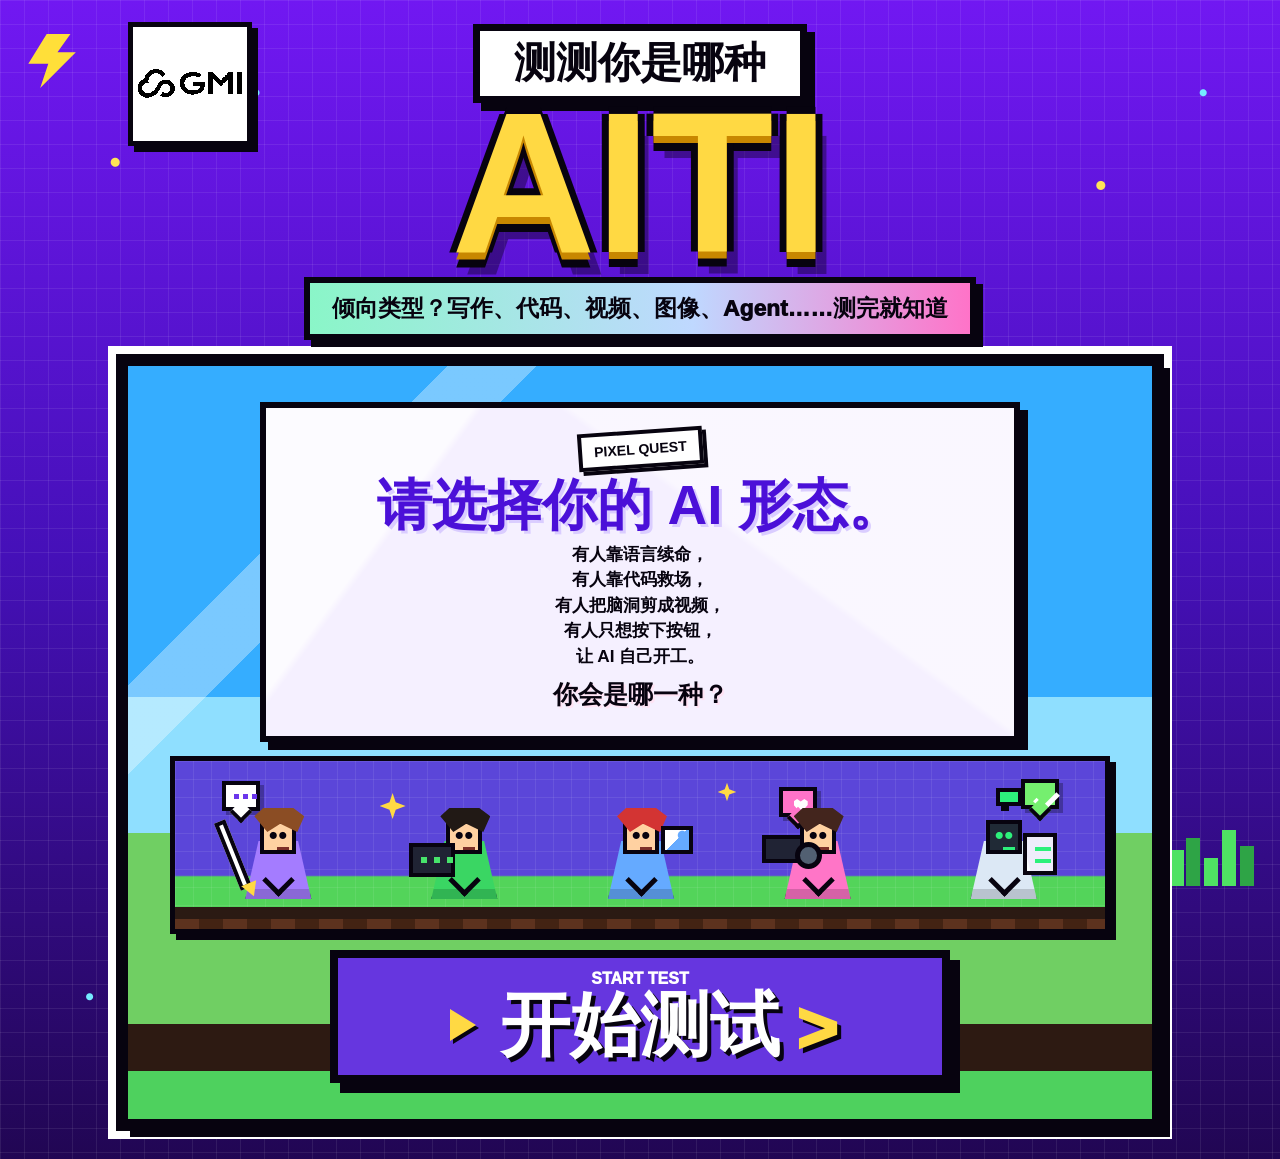
==== pixel.html @ 63631246 "Bump static asset version" ====
﻿<!doctype html>
<html lang="zh-CN">
  <head>
    <meta charset="UTF-8" />
    <meta name="viewport" content="width=device-width, initial-scale=1.0" />
    <title>AITI | AI 模型倾向测试</title>
    <link rel="stylesheet" href="./pixel-styles.css?v=qr-poster-20260528" />
  </head>
  <body>
    <main class="app-shell">
      <img class="brand-logo" src="./assets/gmi-logo-black.png" alt="GMI" />
      <section class="hero" aria-labelledby="hero-title">
        <div class="hero-copy">
          <p class="eyebrow">测测你是哪种</p>
          <h1 id="hero-title">AITI</h1>
          <p class="tagline">倾向类型？<br class="mobile-break" />写作、代码、视频、图像、Agent……测完就知道</p>
        </div>
      </section>

      <section class="test-panel" aria-live="polite">
        <div id="start-screen" class="screen active">
          <article class="starter-card intro-card">
            <span class="stamp">PIXEL QUEST</span>
            <h2>请选择你的 AI 形态。</h2>
            <p>
              有人靠语言续命，<br />
              有人靠代码救场，<br />
              有人把脑洞剪成视频，<br />
              有人只想按下按钮，<br />
              让 AI 自己开工。
            </p>
            <p class="intro-question">你会是哪一种？</p>
          </article>
          <div class="pixel-party" aria-hidden="true">
            <span class="party-bubble bubble-chat"></span>
            <span class="party-bubble bubble-heart"></span>
            <span class="party-bubble bubble-check"></span>
            <span class="party-star star-one"></span>
            <span class="party-star star-two"></span>
            <span class="party-buddy buddy-writer">
              <span class="buddy-tool"></span>
              <span class="buddy-hair"></span>
              <span class="buddy-head"></span>
              <span class="buddy-body"></span>
            </span>
            <span class="party-buddy buddy-coder">
              <span class="buddy-tool"></span>
              <span class="buddy-hair"></span>
              <span class="buddy-head"></span>
              <span class="buddy-body"></span>
            </span>
            <span class="party-buddy buddy-artist">
              <span class="buddy-tool"></span>
              <span class="buddy-hair"></span>
              <span class="buddy-head"></span>
              <span class="buddy-body"></span>
            </span>
            <span class="party-buddy buddy-video">
              <span class="buddy-tool"></span>
              <span class="buddy-hair"></span>
              <span class="buddy-head"></span>
              <span class="buddy-body"></span>
            </span>
            <span class="party-buddy buddy-robot">
              <span class="buddy-tool"></span>
              <span class="buddy-hair"></span>
              <span class="buddy-head"></span>
              <span class="buddy-body"></span>
            </span>
          </div>
          <button id="start-btn" class="primary-btn" type="button">
            <span class="start-kicker">START TEST</span>
            <span>开始测试</span>
            <span aria-hidden="true">></span>
          </button>
        </div>

        <div id="quiz-screen" class="screen">
          <div class="quiz-topline">
            <p id="progress-text">Question 1 / 10</p>
            <div class="progress-track" aria-hidden="true">
              <span id="progress-bar"></span>
            </div>
          </div>
          <h2 id="question-title"></h2>
          <div id="options" class="options"></div>
        </div>

        <div id="result-screen" class="screen">
          <div class="result-layout">
            <div class="result-copy">
              <p class="eyebrow result-kicker">AITI 生成报告 <span id="result-rarity"></span></p>
              <h2 id="result-title"></h2>
              <div class="result-visual">
                <div id="avatar" class="avatar" aria-hidden="true"></div>
                <div id="result-code" class="result-code"></div>
              </div>
              <p id="result-subtitle" class="result-subtitle"></p>
              <div id="trait-list" class="trait-list"></div>
              <div class="model-card">
                <span class="model-card-title">猜你常用 / 适合试</span>
                <div id="model-list" class="model-list"></div>
              </div>
              <p id="result-prompt" class="prompt-card"></p>
              <div class="claim-card">
                <div class="claim-content">
                  <span class="claim-kicker">TOKEN TRIAL</span>
                  <strong>领取 Token 试用额度！</strong>
                  <p>扫码关注 回复 <mark>我的AITI</mark> 立即来测</p>
                  <button id="claim-btn" class="claim-btn" type="button">复制领取口令</button>
                </div>
                <img class="claim-qr" src="./assets/gmi-qrcode.jpg" alt="公众号二维码" />
              </div>
              <div class="result-actions">
                <button id="restart-btn" class="primary-btn compact" type="button">重测</button>
                <button id="copy-btn" class="ghost-btn" type="button">生成个性海报</button>
              </div>
            </div>
          </div>
        </div>
      </section>
      <div id="qr-modal" class="qr-modal" hidden>
        <div class="qr-dialog compact-qr-dialog" role="dialog" aria-modal="true" aria-label="公众号二维码">
          <button id="qr-close-btn" class="qr-close-btn" type="button" aria-label="关闭">×</button>
          <div class="qr-box">
            <img class="qr-image" src="./assets/gmi-qrcode.jpg" alt="公众号二维码" />
          </div>
        </div>
      </div>
      <div id="poster-modal" class="poster-modal" hidden>
        <div class="poster-dialog" role="dialog" aria-modal="true" aria-labelledby="poster-title">
          <button id="poster-close-btn" class="qr-close-btn" type="button" aria-label="关闭">×</button>
          <span class="claim-kicker">AITI POSTER</span>
          <h2 id="poster-title">你的个性海报已生成</h2>
          <div class="poster-frame">
            <img id="poster-preview" alt="AITI 个性海报预览" />
          </div>
          <p class="poster-save-tip">长按保存海报分享</p>
        </div>
      </div>
    </main>

    <script src="./pixel-app.js?v=qr-poster-20260528"></script>
  </body>
</html>
---- pixel-styles.css ----
﻿:root {
  color-scheme: light;
  --ink: #161414;
  --paper: #f8f1dc;
  --paper-2: #fff9e8;
  --hot: #ff3b4f;
  --acid: #c8ff2e;
  --cyan: #38d6ff;
  --violet: #8b5cff;
  --line: #161414;
  --shadow: 7px 7px 0 #161414;
  font-family:
    "Arial",
    "PingFang SC",
    "Microsoft YaHei",
    sans-serif;
}

/* Pixel game theme */
:root {
  --pixel-bg: #4b10d8;
  --pixel-bg-dark: #180536;
  --pixel-blue: #2aa8ff;
  --pixel-yellow: #ffd83d;
  --pixel-purple: #7d35ff;
  --pixel-green: #47d96a;
  --pixel-pink: #f15ab7;
}

html {
  background: var(--pixel-bg-dark);
}

body {
  color: #ffffff;
  background:
    radial-gradient(circle at 16% 20%, rgba(255, 221, 64, 0.5) 0 2px, transparent 3px),
    radial-gradient(circle at 90% 12%, rgba(117, 238, 255, 0.7) 0 2px, transparent 3px),
    radial-gradient(circle at 8% 76%, rgba(255, 255, 255, 0.8) 0 2px, transparent 3px),
    linear-gradient(90deg, rgba(255, 255, 255, 0.09) 1px, transparent 1px),
    linear-gradient(rgba(255, 255, 255, 0.09) 1px, transparent 1px),
    linear-gradient(180deg, #6517e8 0%, #391195 58%, #1b063e 100%);
  background-size: auto, auto, auto, 24px 24px, 24px 24px, auto;
}

body::before,
body::after {
  content: "";
  position: fixed;
  z-index: 0;
  pointer-events: none;
  image-rendering: pixelated;
}

body::before {
  left: 14px;
  top: 24px;
  width: 42px;
  height: 42px;
  background:
    linear-gradient(135deg, transparent 0 38%, #ffe44a 39% 62%, transparent 63%),
    linear-gradient(45deg, transparent 0 36%, #ff9d19 37% 62%, transparent 63%);
  clip-path: polygon(42% 0, 88% 0, 62% 34%, 96% 34%, 32% 100%, 46% 54%, 8% 54%);
  filter: drop-shadow(4px 4px 0 #050308);
}

body::after {
  right: 18px;
  bottom: 18px;
  width: 70px;
  height: 56px;
  background:
    linear-gradient(#47d96a 0 0) 0 28px / 16px 28px no-repeat,
    linear-gradient(#47d96a 0 0) 18px 12px / 16px 44px no-repeat,
    linear-gradient(#1c8f3e 0 0) 36px 22px / 16px 34px no-repeat,
    linear-gradient(#47d96a 0 0) 54px 2px / 16px 54px no-repeat;
}

.app-shell {
  z-index: 1;
  width: min(1080px, calc(100% - 28px));
  padding-top: 24px;
}

.brand-logo {
  top: 28px;
  right: 22px;
  width: clamp(86px, 12vw, 138px);
  border: 4px solid #050308;
  box-shadow: 6px 6px 0 #050308;
  image-rendering: pixelated;
}

.hero {
  display: block;
  min-height: auto;
  padding: 18px 0 10px;
  text-align: center;
}

.hero-copy {
  display: grid;
  justify-items: center;
}

.eyebrow {
  display: inline-block;
  margin-bottom: 14px;
  padding: 10px 28px;
  border: 6px solid #050308;
  border-radius: 0;
  background: #ffffff;
  box-shadow: 7px 7px 0 #050308;
  color: #050308;
  font-size: clamp(1.2rem, 3vw, 2.6rem);
  line-height: 1;
  text-transform: none;
}

h1 {
  margin: 0;
  color: var(--pixel-yellow);
  font-size: clamp(5.8rem, 20vw, 14rem);
  line-height: 0.8;
  text-shadow:
    0 7px 0 #c98700,
    7px 0 0 #050308,
    -7px 0 0 #050308,
    0 -7px 0 #050308,
    0 14px 0 #050308,
    12px 20px 0 rgba(0, 0, 0, 0.38);
}

h1::after {
  display: none;
}

.tagline {
  max-width: 840px;
  margin: 22px 0 0;
  padding: 12px 20px;
  border: 5px solid #050308;
  background: linear-gradient(90deg, #8df4d2, #c5d8ff, #ff9bd9);
  box-shadow: 6px 6px 0 #050308;
  color: #050308;
  font-size: clamp(1rem, 2.2vw, 1.5rem);
  font-weight: 950;
}

.test-panel {
  overflow: visible;
  min-height: auto;
  margin-top: 18px;
  border: 8px solid #050308;
  background:
    linear-gradient(#39a9ff 0 0) top / 100% 34% no-repeat,
    linear-gradient(#42bf55 0 0) bottom / 100% 72px no-repeat,
    linear-gradient(#7cd7ff, #f7fbff 42%, #66bf60 43%, #66bf60 100%);
  box-shadow: 10px 10px 0 #050308;
}

.screen {
  min-height: auto;
  padding: clamp(18px, 4vw, 44px);
}

.intro-card {
  max-width: 860px;
  min-height: auto;
  margin: 0 auto 22px;
  padding: clamp(18px, 4vw, 34px);
  border: 6px solid #050308;
  background:
    linear-gradient(135deg, rgba(255, 255, 255, 0.72) 0 22%, transparent 23%),
    linear-gradient(45deg, transparent 0 58%, rgba(255, 255, 255, 0.55) 59%),
    #f7f1ff;
  box-shadow: 8px 8px 0 #050308;
  color: #050308;
  text-align: center;
}

.intro-card::after {
  display: none;
}

.stamp {
  padding: 8px 14px;
  border: 4px solid #050308;
  background: #ffffff;
  box-shadow: 4px 4px 0 #050308;
  color: #050308;
  transform: rotate(-3deg);
}

.starter-card h2 {
  max-width: none;
  color: #4b10d8;
  font-size: clamp(2.2rem, 7vw, 5.5rem);
  text-shadow: 3px 3px 0 #d4c8ff;
}

.starter-card p {
  max-width: none;
  font-size: clamp(1rem, 2vw, 1.25rem);
}

.intro-question {
  color: #f15ab7;
  text-shadow: 2px 2px 0 #ffe8f6;
}

.pixel-roster {
  display: grid;
  grid-template-columns: repeat(5, minmax(0, 1fr));
  gap: 12px;
  margin: 0 auto 24px;
}

.pixel-card {
  position: relative;
  min-height: 112px;
  padding: 12px 10px 10px;
  border: 5px solid #050308;
  box-shadow: 6px 6px 0 #050308;
  color: #ffffff;
  text-align: center;
}

.pixel-card::after {
  content: "";
  position: absolute;
  left: 50%;
  bottom: -20px;
  width: 22px;
  height: 22px;
  border-right: 5px solid #050308;
  border-bottom: 5px solid #050308;
  background: inherit;
  transform: translateX(-50%) rotate(45deg);
}

.pixel-card.purple { background: #6b35e8; }
.pixel-card.green { background: #20a942; }
.pixel-card.blue { background: #2f66e8; }
.pixel-card.pink { background: #d842a0; }
.pixel-card.yellow {
  background: #ffd83d;
  color: #050308;
}

.pixel-card strong,
.pixel-card small {
  display: block;
  position: relative;
  z-index: 1;
}

.pixel-card strong {
  margin-top: 8px;
  font-size: clamp(0.88rem, 1.6vw, 1.1rem);
}

.pixel-card small {
  margin-top: 4px;
  font-weight: 900;
}

.pixel-icon {
  display: block;
  width: 34px;
  height: 34px;
  margin: 0 auto;
  border: 4px solid currentColor;
  background: #ffffff;
  box-shadow: 3px 3px 0 #050308;
}

.pixel-icon.pencil { clip-path: polygon(18% 0, 100% 82%, 82% 100%, 0 18%); }
.pixel-icon.laptop { width: 46px; height: 30px; clip-path: polygon(0 0, 100% 0, 100% 76%, 78% 76%, 88% 100%, 12% 100%, 22% 76%, 0 76%); }
.pixel-icon.frame { clip-path: none; }
.pixel-icon.camera { border-radius: 0; clip-path: polygon(0 18%, 24% 18%, 32% 0, 72% 0, 80% 18%, 100% 18%, 100% 100%, 0 100%); }
.pixel-icon.bot { border-radius: 0; clip-path: polygon(16% 0, 84% 0, 84% 20%, 100% 20%, 100% 100%, 0 100%, 0 20%, 16% 20%); }

.primary-btn {
  display: grid;
  grid-template-columns: auto auto auto;
  min-height: 92px;
  margin: 0 auto;
  padding: 10px 42px;
  border: 8px solid #050308;
  background: #5f32d9;
  box-shadow: 10px 10px 0 #050308;
  color: #ffffff;
  font-size: clamp(2rem, 6vw, 4.4rem);
  line-height: 1;
  text-shadow: 4px 4px 0 #050308;
}

.primary-btn .start-kicker {
  grid-column: 1 / -1;
  font-size: 0.92rem;
  letter-spacing: 0;
  color: #ffffff;
  text-shadow: none;
}

.primary-btn.compact {
  display: inline-flex;
  min-height: 54px;
  padding: 0 18px;
  border-width: 5px;
  font-size: 1.1rem;
  text-shadow: none;
}

.ghost-btn {
  min-height: 54px;
  border: 5px solid #050308;
  box-shadow: 5px 5px 0 #050308;
}

.quiz-topline,
.result-kicker {
  color: #050308;
}

#question-title,
.result-copy h2 {
  color: #050308;
  text-shadow: 4px 4px 0 #ffffff;
}

.option-btn,
.model-card,
.prompt-card,
.claim-card,
.qr-dialog,
.trait,
.model-pill,
#result-rarity,
.result-code {
  border-color: #050308;
  box-shadow: 5px 5px 0 #050308;
}

.option-btn {
  background: #ffffff;
  color: #050308;
}

.option-btn:nth-child(2n) { background: #b7ff8c; }
.option-btn:nth-child(3n) { background: #9bd5ff; }
.option-btn:nth-child(4n) { background: #ff9bda; }

.progress-track {
  border: 5px solid #050308;
}

#progress-bar {
  background: repeating-linear-gradient(90deg, #ffe44a 0 18px, #ff9d19 18px 36px);
}

.result-layout {
  max-width: 850px;
  color: #050308;
}

.avatar {
  border: 7px solid #050308;
  box-shadow: 10px 10px 0 #050308;
}

.claim-card {
  background: #c8ff2e;
}

.qr-dialog {
  color: #050308;
}

.qr-box {
  border-color: #050308;
}

@media (max-width: 760px) {
  .app-shell {
    width: min(100% - 14px, 560px);
  }

  .brand-logo {
    width: 82px;
    border-width: 3px;
  }

  .eyebrow {
    max-width: calc(100% - 92px);
    justify-self: start;
    padding: 7px 10px;
    font-size: 1rem;
  }

  .hero-copy {
    justify-items: start;
    text-align: left;
  }

  h1 {
    font-size: clamp(4rem, 25vw, 6rem);
    text-shadow:
      0 5px 0 #c98700,
      5px 0 0 #050308,
      -5px 0 0 #050308,
      0 -5px 0 #050308,
      0 10px 0 #050308;
  }

  .tagline {
    font-size: 0.95rem;
  }

  .pixel-roster {
    grid-template-columns: repeat(2, minmax(0, 1fr));
  }

  .pixel-card:last-child {
    grid-column: 1 / -1;
  }

  .primary-btn {
    min-height: 76px;
    padding: 8px 26px;
    font-size: 2.2rem;
  }

  .test-panel {
    border-width: 6px;
  }
}

* {
  box-sizing: border-box;
}

body {
  min-height: 100vh;
  margin: 0;
  overflow-x: hidden;
  color: var(--ink);
  background:
    linear-gradient(90deg, rgba(22, 20, 20, 0.08) 1px, transparent 1px),
    linear-gradient(rgba(22, 20, 20, 0.08) 1px, transparent 1px),
    radial-gradient(circle at 18% 8%, #ffe457 0 9%, transparent 10%),
    radial-gradient(circle at 82% 24%, #38d6ff 0 10%, transparent 11%),
    linear-gradient(135deg, #f8f1dc 0%, #ffffff 52%, #ffd5de 100%);
  background-size: 28px 28px, 28px 28px, auto, auto, auto;
}

button {
  font: inherit;
}

.app-shell {
  position: relative;
  width: min(1120px, calc(100% - 28px));
  min-height: 100vh;
  margin: 0 auto;
  padding: 24px 0 36px;
}

.brand-logo {
  position: absolute;
  top: 22px;
  right: 0;
  z-index: 5;
  display: block;
  width: clamp(110px, 18vw, 210px);
  height: auto;
  border: 3px solid rgba(22, 20, 20, 0.08);
  background: white;
  box-shadow: 5px 5px 0 rgba(22, 20, 20, 0.16);
}

.hero {
  display: grid;
  grid-template-columns: minmax(0, 1fr) auto;
  align-items: end;
  gap: 18px;
  min-height: 27vh;
  padding: 18px 0 12px;
}

.app-shell.compact-mode .hero {
  min-height: 154px;
  align-items: center;
  padding-top: 8px;
}

.app-shell.compact-mode h1 {
  font-size: clamp(3.4rem, 10vw, 6.2rem);
}

.app-shell.compact-mode .tagline {
  margin-top: 28px;
  font-size: clamp(0.98rem, 1.8vw, 1.12rem);
}

.eyebrow {
  margin: 0 0 8px;
  font-size: 0.82rem;
  font-weight: 900;
  letter-spacing: 0;
  text-transform: uppercase;
}

h1,
h2,
p {
  margin-top: 0;
  overflow-wrap: anywhere;
}

h1 {
  position: relative;
  display: inline-block;
  margin-bottom: 8px;
  font-size: clamp(4.8rem, 16vw, 11rem);
  line-height: 0.78;
  letter-spacing: 0;
  text-shadow: 5px 5px 0 var(--cyan), 10px 10px 0 var(--hot);
}

h1::after {
  content: "模型倾向测试";
  position: absolute;
  left: clamp(7.2rem, 18vw, 15.2rem);
  bottom: -1.85rem;
  padding: 8px 12px;
  border: 3px solid var(--line);
  background: var(--acid);
  box-shadow: 4px 4px 0 var(--line);
  color: var(--ink);
  font-size: clamp(0.92rem, 2vw, 1.2rem);
  font-weight: 950;
  line-height: 1;
  transform: rotate(-4deg);
  white-space: nowrap;
  text-shadow: none;
}

.tagline {
  max-width: 560px;
  margin: 26px 0 0;
  font-size: clamp(1rem, 2.4vw, 1.38rem);
  font-weight: 800;
}

.test-panel {
  position: relative;
  overflow: hidden;
  min-height: 540px;
  border: 4px solid var(--line);
  background:
    linear-gradient(rgba(255, 255, 255, 0.58), rgba(255, 255, 255, 0.58)),
    repeating-linear-gradient(0deg, transparent 0 9px, rgba(22, 20, 20, 0.05) 10px 11px),
    var(--paper-2);
  box-shadow: var(--shadow);
}

.test-panel::before {
  content: none;
}

.screen {
  display: none;
  min-height: 540px;
  padding: clamp(18px, 4vw, 42px);
}

.screen.active {
  display: block;
}

.starter-card {
  min-height: 360px;
  min-width: 0;
  max-width: 780px;
  margin-bottom: 28px;
  padding: clamp(22px, 4vw, 42px);
  border: 4px solid var(--line);
  background:
    linear-gradient(118deg, rgba(255, 255, 255, 0.5) 0 22%, transparent 23%),
    linear-gradient(42deg, rgba(255, 255, 255, 0.36) 0 34%, transparent 35%),
    #e9d7f0;
  box-shadow: 6px 6px 0 var(--line);
  color: var(--ink);
}

.starter-card h2 {
  max-width: 720px;
  margin: 18px 0 10px;
  color: #4b2f72;
  font-size: clamp(2.3rem, 6vw, 5rem);
  line-height: 1;
  letter-spacing: 0;
}

.starter-card p {
  max-width: 620px;
  margin: 0;
  font-size: clamp(1.08rem, 2.4vw, 1.5rem);
  font-weight: 800;
  line-height: 1.45;
}

.intro-card {
  position: relative;
  overflow: hidden;
}

.intro-card::after {
  content: "";
  position: absolute;
  right: clamp(18px, 5vw, 58px);
  bottom: clamp(22px, 5vw, 56px);
  width: clamp(86px, 18vw, 170px);
  aspect-ratio: 1;
  border: 4px solid rgba(75, 47, 114, 0.32);
  background:
    linear-gradient(135deg, rgba(75, 47, 114, 0.24), transparent 58%),
    rgba(255, 255, 255, 0.28);
  clip-path: polygon(18% 0, 100% 22%, 78% 100%, 0 76%);
}

.intro-question {
  margin-top: 18px !important;
  color: #b24568;
  font-size: clamp(1.3rem, 3vw, 2rem) !important;
}

.stamp {
  display: inline-block;
  padding: 6px 9px;
  border: 3px solid currentColor;
  font-weight: 900;
  transform: rotate(-6deg);
}

.primary-btn,
.ghost-btn {
  display: inline-flex;
  align-items: center;
  justify-content: center;
  gap: 12px;
  min-height: 54px;
  padding: 0 20px;
  border: 4px solid var(--line);
  color: var(--ink);
  font-weight: 950;
  cursor: pointer;
  box-shadow: 5px 5px 0 var(--line);
  transition: transform 140ms ease, box-shadow 140ms ease;
}

.primary-btn {
  background: var(--cyan);
}

.ghost-btn {
  background: white;
}

.primary-btn:hover,
.ghost-btn:hover,
.option-btn:hover {
  transform: translate(2px, 2px);
  box-shadow: 3px 3px 0 var(--line);
}

.compact {
  min-height: 48px;
}

.quiz-topline {
  display: grid;
  grid-template-columns: auto minmax(120px, 1fr);
  align-items: center;
  gap: 16px;
  margin-bottom: clamp(20px, 4vw, 34px);
}

#progress-text {
  margin: 0;
  font-weight: 950;
}

.progress-track {
  overflow: hidden;
  height: 18px;
  border: 3px solid var(--line);
  background: white;
}

#progress-bar {
  display: block;
  width: 10%;
  height: 100%;
  background: linear-gradient(90deg, var(--hot), var(--acid), var(--cyan));
}

#question-title {
  max-width: 860px;
  margin-bottom: 22px;
  font-size: clamp(1.8rem, 5vw, 4.2rem);
  line-height: 1.02;
  letter-spacing: 0;
}

.options {
  display: grid;
  grid-template-columns: repeat(2, minmax(0, 1fr));
  gap: 14px;
}

.option-btn {
  min-height: 104px;
  padding: 18px;
  border: 4px solid var(--line);
  background: white;
  box-shadow: 5px 5px 0 var(--line);
  color: var(--ink);
  font-weight: 900;
  text-align: left;
  cursor: pointer;
}

.option-btn:nth-child(2n) {
  background: #ffe457;
}

.option-btn:nth-child(3n) {
  background: #ffd5de;
}

.option-label {
  display: block;
  margin-bottom: 8px;
  font-size: 0.82rem;
  opacity: 0.72;
}

.option-text {
  display: block;
  font-size: clamp(1rem, 2vw, 1.24rem);
  line-height: 1.35;
}

.result-layout {
  max-width: 760px;
  margin: 0 auto;
}

.result-visual {
  display: grid;
  place-items: center;
  justify-content: center;
  gap: 18px;
  width: 100%;
  margin: 14px 0 24px;
}

.avatar {
  --avatar-main: var(--hot);
  --avatar-accent: var(--cyan);
  position: relative;
  width: clamp(300px, 42vw, 360px);
  max-width: 100%;
  aspect-ratio: 0.78;
  overflow: hidden;
  border: 5px solid var(--line);
  background:
    linear-gradient(118deg, color-mix(in srgb, var(--avatar-accent) 50%, white) 0 34%, transparent 35%),
    linear-gradient(58deg, transparent 0 58%, rgba(255, 255, 255, 0.68) 59% 100%),
    color-mix(in srgb, var(--avatar-accent) 35%, white);
  box-shadow: 10px 10px 0 var(--line);
}

.poster-shape,
.person-body,
.person-neck,
.person-head,
.person-hair,
.person-eye,
.person-nose,
.person-mouth,
.person-arm,
.person-tool {
  position: absolute;
}

.poster-shape {
  opacity: 0.42;
  border: 4px solid color-mix(in srgb, var(--avatar-main) 68%, white);
}

.shape-one {
  right: 28px;
  top: 42px;
  width: 72px;
  height: 58px;
  clip-path: polygon(0 12%, 78% 0, 100% 72%, 22% 100%);
}

.shape-two {
  right: 70px;
  bottom: 84px;
  width: 96px;
  height: 72px;
  clip-path: polygon(18% 0, 100% 18%, 82% 100%, 0 72%);
}

.person-body {
  left: 96px;
  bottom: -20px;
  width: 148px;
  height: 178px;
  background:
    linear-gradient(145deg, rgba(255, 255, 255, 0.3), transparent 40%),
    var(--avatar-main);
  clip-path: polygon(28% 0, 72% 0, 100% 100%, 0 100%);
}

.person-neck {
  left: 153px;
  bottom: 142px;
  width: 42px;
  height: 48px;
  background: #e8b981;
  clip-path: polygon(18% 0, 82% 0, 100% 100%, 0 100%);
}

.person-head {
  left: 126px;
  bottom: 174px;
  width: 96px;
  height: 116px;
  background:
    linear-gradient(138deg, #f4d1a1 0 48%, #dfac74 49% 100%);
  clip-path: polygon(18% 12%, 62% 0, 96% 24%, 84% 78%, 52% 100%, 16% 86%, 0 40%);
}

.person-hair {
  left: 116px;
  bottom: 252px;
  width: 112px;
  height: 72px;
  background:
    linear-gradient(132deg, rgba(255, 255, 255, 0.16), transparent 40%),
    color-mix(in srgb, var(--avatar-main) 72%, #111);
  clip-path: polygon(8% 58%, 22% 8%, 64% 0, 100% 34%, 86% 70%, 58% 48%, 30% 82%);
}

.person-eye {
  bottom: 220px;
  width: 8px;
  height: 8px;
  border-radius: 50%;
  background: var(--line);
}

.eye-left {
  left: 157px;
}

.eye-right {
  left: 194px;
}

.person-nose {
  left: 178px;
  bottom: 202px;
  width: 20px;
  height: 28px;
  border-left: 3px solid #8b5b3a;
  transform: rotate(8deg);
}

.person-mouth {
  left: 169px;
  bottom: 194px;
  width: 34px;
  height: 10px;
  border-bottom: 3px solid #7a3b32;
}

.person-arm {
  bottom: 46px;
  width: 74px;
  height: 118px;
  background: color-mix(in srgb, var(--avatar-main) 78%, white);
  clip-path: polygon(26% 0, 76% 10%, 100% 100%, 48% 100%);
}

.arm-left {
  left: 54px;
  transform: rotate(14deg);
}

.arm-right {
  right: 52px;
  transform: rotate(-16deg);
}

.person-tool {
  border: 4px solid color-mix(in srgb, var(--avatar-main) 80%, #111);
  background: rgba(255, 255, 255, 0.72);
}

.tool-one {
  left: 48px;
  bottom: 30px;
  width: 124px;
  height: 72px;
  transform: rotate(3deg);
}

.tool-two {
  right: 42px;
  top: 88px;
  width: 58px;
  height: 58px;
  clip-path: polygon(0 0, 100% 50%, 0 100%);
  background: color-mix(in srgb, var(--avatar-main) 45%, white);
}

.avatar[data-type="llm"] .tool-one::before {
  content: "";
  position: absolute;
  inset: 14px 18px;
  background:
    linear-gradient(var(--avatar-main) 0 0) 0 0 / 100% 8px no-repeat,
    linear-gradient(var(--avatar-main) 0 0) 0 20px / 72% 8px no-repeat;
}

.avatar[data-type="code"] .tool-one::before {
  content: "< />";
  position: absolute;
  inset: 0;
  display: grid;
  place-items: center;
  color: white;
  background: color-mix(in srgb, var(--avatar-main) 80%, #111);
  font-size: 2rem;
  font-weight: 950;
}

.avatar[data-type="video"] .tool-one {
  right: 30px;
  left: auto;
  bottom: 90px;
  width: 94px;
  height: 72px;
  border-radius: 4px;
}

.avatar[data-type="video"] .tool-one::before {
  content: "";
  position: absolute;
  left: -52px;
  top: 12px;
  width: 42px;
  height: 42px;
  border: 12px solid color-mix(in srgb, var(--avatar-main) 75%, #111);
  border-radius: 50%;
}

.avatar[data-type="audio"] .tool-one {
  left: 48px;
  bottom: 58px;
  width: 48px;
  height: 118px;
  border-radius: 999px 999px 14px 14px;
}

.avatar[data-type="audio"] .tool-two {
  right: 44px;
  top: 78px;
  border-radius: 50%;
  clip-path: none;
}

.avatar[data-type="image"] .tool-one::before,
.avatar[data-type="multimodal"] .tool-one::before {
  content: "";
  position: absolute;
  inset: 14px;
  background:
    linear-gradient(135deg, transparent 52%, color-mix(in srgb, var(--avatar-main) 75%, #111) 53%),
    radial-gradient(circle at 72% 28%, color-mix(in srgb, var(--avatar-main) 75%, #111) 0 8px, transparent 9px);
}

.avatar[data-type="agent"] .tool-two {
  clip-path: none;
}

.avatar[data-type="agent"] .tool-two::before {
  content: "";
  position: absolute;
  inset: 15px;
  border-right: 8px solid color-mix(in srgb, var(--avatar-main) 80%, #111);
  border-bottom: 8px solid color-mix(in srgb, var(--avatar-main) 80%, #111);
  transform: rotate(45deg);
}

.avatar[data-type="search"] .tool-one {
  width: 82px;
  height: 82px;
  border-radius: 50%;
  left: 56px;
  bottom: 84px;
  background: transparent;
}

.avatar[data-type="search"] .tool-one::after {
  content: "";
  position: absolute;
  right: -38px;
  bottom: -18px;
  width: 48px;
  height: 12px;
  background: color-mix(in srgb, var(--avatar-main) 80%, #111);
  transform: rotate(42deg);
}

.result-code {
  padding: 8px 14px;
  border: 4px solid var(--line);
  background: var(--acid);
  box-shadow: 5px 5px 0 var(--line);
  font-size: clamp(1.4rem, 4vw, 3rem);
  font-weight: 950;
}

.result-copy h2 {
  margin-bottom: 10px;
  font-size: clamp(2.2rem, 7vw, 5rem);
  line-height: 0.94;
  letter-spacing: 0;
}

.result-kicker {
  display: flex;
  flex-wrap: wrap;
  align-items: center;
  gap: 8px;
}

#result-rarity {
  display: inline-flex;
  align-items: center;
  min-height: 28px;
  padding: 4px 8px;
  border: 3px solid var(--line);
  background: var(--acid);
  box-shadow: 3px 3px 0 var(--line);
  color: var(--ink);
  font-size: 0.78rem;
  font-weight: 950;
}

.result-subtitle {
  margin-bottom: 18px;
  font-size: clamp(1rem, 2.2vw, 1.35rem);
  font-weight: 850;
  line-height: 1.45;
}

.trait-list {
  display: flex;
  flex-wrap: wrap;
  gap: 8px;
  margin-bottom: 16px;
}

.trait {
  padding: 8px 10px;
  border: 3px solid var(--line);
  background: white;
  font-weight: 900;
}

.model-card,
.prompt-card {
  border: 3px solid var(--line);
  background: white;
  box-shadow: 4px 4px 0 var(--line);
}

.prompt-card {
  margin: 0 0 18px;
  padding: 14px;
  font-weight: 850;
  line-height: 1.45;
}

.claim-card {
  position: relative;
  overflow: hidden;
  margin: 0 0 18px;
  padding: 16px;
  border: 4px solid var(--line);
  background:
    linear-gradient(118deg, rgba(255, 255, 255, 0.42) 0 28%, transparent 29%),
    #c8ff2e;
  box-shadow: 5px 5px 0 var(--line);
}

.claim-card::after {
  content: "";
  position: absolute;
  right: 14px;
  top: 14px;
  width: 58px;
  aspect-ratio: 1;
  border: 4px solid rgba(22, 20, 20, 0.25);
  transform: rotate(8deg);
}

.claim-kicker {
  display: inline-block;
  margin-bottom: 8px;
  padding: 4px 7px;
  border: 3px solid var(--line);
  background: white;
  font-size: 0.78rem;
  font-weight: 950;
}

.claim-card strong {
  display: block;
  margin-bottom: 6px;
  font-size: clamp(1.35rem, 4vw, 2.25rem);
  line-height: 1.05;
}

.claim-card p {
  margin: 0 0 12px;
  font-weight: 950;
}

.claim-card mark {
  padding: 2px 6px;
  background: white;
  border: 2px solid var(--line);
  color: var(--ink);
}

.claim-btn {
  position: relative;
  z-index: 1;
  min-height: 46px;
  padding: 0 14px;
  border: 3px solid var(--line);
  background: var(--cyan);
  box-shadow: 4px 4px 0 var(--line);
  color: var(--ink);
  font-weight: 950;
  cursor: pointer;
}

.claim-btn:hover {
  transform: translate(2px, 2px);
  box-shadow: 2px 2px 0 var(--line);
}

.model-card {
  margin-bottom: 14px;
  padding: 13px;
}

.model-card-title {
  display: block;
  margin-bottom: 9px;
  font-size: 0.86rem;
  font-weight: 950;
}

.model-list {
  display: flex;
  flex-wrap: wrap;
  gap: 8px;
}

.model-pill {
  display: inline-flex;
  align-items: center;
  min-height: 32px;
  padding: 6px 9px;
  border: 3px solid var(--line);
  background: var(--acid);
  font-size: 0.9rem;
  font-weight: 950;
}

.result-actions {
  display: flex;
  flex-wrap: wrap;
  gap: 12px;
}

.toast {
  position: fixed;
  left: 50%;
  bottom: 18px;
  z-index: 10;
  padding: 10px 14px;
  border: 3px solid var(--line);
  background: var(--acid);
  box-shadow: 4px 4px 0 var(--line);
  font-weight: 900;
  transform: translateX(-50%);
}

.qr-modal {
  position: fixed;
  inset: 0;
  z-index: 30;
  display: grid;
  place-items: center;
  padding: 20px;
  background: rgba(22, 20, 20, 0.42);
}

.qr-modal[hidden] {
  display: none;
}

.qr-dialog {
  position: relative;
  width: min(420px, 100%);
  padding: 22px;
  border: 4px solid var(--line);
  background:
    linear-gradient(122deg, rgba(255, 255, 255, 0.55) 0 28%, transparent 29%),
    #e9d7f0;
  box-shadow: 8px 8px 0 var(--line);
}

.qr-dialog h2 {
  margin-bottom: 14px;
  color: #4b2f72;
  font-size: clamp(1.8rem, 7vw, 3rem);
  line-height: 1;
}

.qr-close-btn {
  position: absolute;
  top: 12px;
  right: 12px;
  width: 36px;
  height: 36px;
  border: 3px solid var(--line);
  background: white;
  box-shadow: 3px 3px 0 var(--line);
  font-size: 1.4rem;
  font-weight: 950;
  line-height: 1;
  cursor: pointer;
}

.qr-box {
  display: grid;
  place-items: center;
  margin-bottom: 14px;
  padding: 12px;
  margin-bottom: 14px;
  border: 4px solid var(--line);
  background: white;
  box-shadow: 5px 5px 0 var(--line);
}

.qr-image {
  display: block;
  width: min(280px, 78vw);
  height: auto;
}

.qr-copy {
  margin: 10px 0 0;
  font-weight: 900;
}

.qr-copy {
  line-height: 1.45;
}

.qr-copy mark {
  padding: 2px 6px;
  border: 2px solid var(--line);
  background: var(--acid);
  color: var(--ink);
}

@media (max-width: 760px) {
  .app-shell {
    width: min(100% - 18px, 560px);
    padding-top: 14px;
  }

  .brand-logo {
    top: 12px;
    right: 0;
    width: 92px;
    box-shadow: 3px 3px 0 rgba(22, 20, 20, 0.14);
  }

  .hero {
    grid-template-columns: 1fr;
    min-height: auto;
  }

  h1::after {
    left: 4.35rem;
    bottom: -1.45rem;
    font-size: 0.8rem;
    padding: 5px 7px;
    transform: rotate(-3deg);
  }

  .options {
    grid-template-columns: 1fr;
  }

  .screen {
    padding: 16px;
  }

  .starter-card {
    min-height: 350px;
    padding: 18px;
  }

  .starter-card h2 {
    font-size: clamp(2rem, 10vw, 2.8rem);
    line-height: 1.06;
    word-break: break-all;
  }

  .starter-card p {
    font-size: 1rem;
    line-height: 1.42;
    word-break: break-all;
  }

  .quiz-topline {
    grid-template-columns: 1fr;
  }

  .option-btn {
    min-height: 86px;
  }

  .result-visual {
    margin: 12px 0 22px;
  }

  .avatar {
    width: clamp(280px, 82vw, 330px);
  }
}

/* Final pixel quest skin */
:root {
  --game-black: #07030f;
  --game-purple: #6216e6;
  --game-purple-deep: #25065f;
  --game-blue: #2aa8ff;
  --game-yellow: #ffd943;
  --game-mint: #8af6c8;
  --game-pink: #ff73c8;
  --game-green: #49d75f;
  --game-shadow: 8px 8px 0 var(--game-black);
}

html {
  background: var(--game-black);
}

body {
  min-height: 100vh;
  color: #fff;
  background:
    radial-gradient(circle at 9% 14%, #ffe457 0 4px, transparent 5px),
    radial-gradient(circle at 20% 8%, #75eaff 0 3px, transparent 4px),
    radial-gradient(circle at 86% 16%, #ffe457 0 4px, transparent 5px),
    radial-gradient(circle at 94% 8%, #75eaff 0 3px, transparent 4px),
    radial-gradient(circle at 7% 86%, #75eaff 0 3px, transparent 4px),
    linear-gradient(90deg, rgba(255, 255, 255, 0.08) 1px, transparent 1px),
    linear-gradient(rgba(255, 255, 255, 0.08) 1px, transparent 1px),
    linear-gradient(180deg, #7118f2 0%, #4510b8 48%, #210653 100%);
  background-size: auto, auto, auto, auto, auto, 24px 24px, 24px 24px, auto;
}

body::before {
  left: 24px;
  top: 34px;
  width: 54px;
  height: 54px;
  background: #ffdf39;
  clip-path: polygon(42% 0, 86% 0, 62% 34%, 96% 34%, 30% 100%, 45% 55%, 8% 55%);
  filter: drop-shadow(5px 5px 0 var(--game-black));
}

body::after {
  right: 18px;
  bottom: 14px;
  width: 92px;
  height: 64px;
  background:
    linear-gradient(#4fe263 0 0) 0 28px / 14px 36px no-repeat,
    linear-gradient(#2ea446 0 0) 16px 16px / 14px 48px no-repeat,
    linear-gradient(#4fe263 0 0) 34px 36px / 14px 28px no-repeat,
    linear-gradient(#4fe263 0 0) 52px 8px / 14px 56px no-repeat,
    linear-gradient(#2ea446 0 0) 70px 24px / 14px 40px no-repeat;
}

.app-shell {
  width: min(1040px, calc(100% - 24px));
  min-height: 100vh;
  padding: 20px 0 32px;
}

.brand-logo {
  top: 22px;
  right: 8px;
  width: clamp(82px, 11vw, 124px);
  border: 5px solid var(--game-black);
  background: #fff;
  box-shadow: 6px 6px 0 var(--game-black);
  image-rendering: pixelated;
}

.hero {
  display: block;
  min-height: 0;
  padding: 4px 0 0;
  text-align: center;
}

.app-shell.compact-mode .hero {
  min-height: 0;
  padding: 0;
}

.hero-copy {
  display: grid;
  justify-items: center;
}

.eyebrow {
  display: inline-block;
  margin: 0 0 -2px;
  padding: 11px 34px 12px;
  border: 7px solid var(--game-black);
  border-radius: 0;
  background: #fff;
  box-shadow: 8px 8px 0 var(--game-black);
  color: var(--game-black);
  font-size: clamp(1.35rem, 3.3vw, 3rem);
  font-weight: 950;
  line-height: 1;
  text-transform: none;
}

h1 {
  display: block;
  margin: 0;
  color: var(--game-yellow);
  font-size: clamp(5.2rem, 17vw, 12.5rem);
  line-height: 0.82;
  letter-spacing: 0;
  text-shadow:
    0 7px 0 #c88700,
    7px 0 0 var(--game-black),
    -7px 0 0 var(--game-black),
    0 -7px 0 var(--game-black),
    0 15px 0 var(--game-black),
    11px 22px 0 rgba(0, 0, 0, 0.36);
}

.app-shell.compact-mode h1 {
  font-size: clamp(3rem, 9vw, 5.5rem);
}

h1::after {
  display: none;
}

.tagline {
  max-width: 860px;
  margin: 12px 0 0;
  padding: 12px 22px;
  border: 6px solid var(--game-black);
  background: linear-gradient(90deg, var(--game-mint), #bfd8ff 58%, var(--game-pink));
  box-shadow: 7px 7px 0 var(--game-black);
  color: var(--game-black);
  font-size: clamp(1rem, 2vw, 1.42rem);
  font-weight: 950;
  line-height: 1.2;
}

.mobile-break {
  display: none;
}

.app-shell.compact-mode .tagline {
  margin-top: 8px;
  font-size: 0.95rem;
}

.test-panel {
  position: relative;
  overflow: visible;
  min-height: 0;
  margin-top: 18px;
  border: 8px solid var(--game-black);
  background:
    linear-gradient(180deg, transparent 0 calc(100% - 95px), #2d1a12 calc(100% - 95px) calc(100% - 48px), #4ed15e calc(100% - 48px) 100%),
    linear-gradient(135deg, transparent 0 18%, rgba(255, 255, 255, 0.34) 18% 23%, transparent 23%),
    linear-gradient(180deg, #35adff 0 44%, #8fdfff 44% 62%, #70cf63 62% 100%);
  box-shadow: 10px 10px 0 var(--game-black);
}

.test-panel::before {
  content: "";
  position: absolute;
  inset: -20px;
  z-index: -1;
  border: 8px solid #fff;
  box-shadow: inset 0 0 0 8px var(--game-black);
  pointer-events: none;
}

.screen {
  min-height: 0;
  padding: clamp(18px, 3.4vw, 36px);
}

.starter-card {
  min-height: 0;
}

.intro-card {
  max-width: 760px;
  margin: 0 auto 14px;
  padding: clamp(14px, 2.3vw, 22px);
  border: 6px solid var(--game-black);
  background:
    linear-gradient(126deg, rgba(255, 255, 255, 0.74) 0 21%, transparent 22%),
    linear-gradient(36deg, transparent 0 62%, rgba(255, 255, 255, 0.48) 63% 100%),
    #f5f0ff;
  box-shadow: 8px 8px 0 var(--game-black);
  color: var(--game-black);
  text-align: center;
}

.intro-card::after {
  display: none;
}

.stamp {
  padding: 7px 12px;
  border: 4px solid var(--game-black);
  background: #fff;
  box-shadow: 4px 4px 0 var(--game-black);
  color: var(--game-black);
  font-size: 0.88rem;
  transform: rotate(-4deg);
}

.starter-card h2 {
  max-width: none;
  margin: 10px 0 8px;
  color: #4b10d8;
  font-size: clamp(1.95rem, 4.3vw, 3.7rem);
  line-height: 1;
  text-shadow: 3px 3px 0 #dacdff;
}

.starter-card p {
  max-width: none;
  color: var(--game-black);
  font-size: clamp(0.92rem, 1.55vw, 1.08rem);
  font-weight: 900;
  line-height: 1.48;
}

.intro-question {
  margin-top: 8px !important;
  color: #f0439e;
  font-size: clamp(1.08rem, 2vw, 1.55rem) !important;
  text-shadow: 2px 2px 0 #ffe3f4;
}

.pixel-roster {
  display: grid;
  grid-template-columns: repeat(5, minmax(0, 1fr));
  gap: 13px;
  max-width: 970px;
  margin: 0 auto 22px;
}

.pixel-card {
  position: relative;
  min-height: 198px;
  padding: 13px 8px 94px;
  border: 5px solid var(--game-black);
  box-shadow: 6px 6px 0 var(--game-black);
  color: #fff;
  text-align: center;
}

.pixel-card.purple { background: #6e36ec; }
.pixel-card.green { background: #24a847; }
.pixel-card.blue { background: #2f65e8; }
.pixel-card.pink { background: #d944a6; }
.pixel-card.yellow {
  background: #ffd83d;
  color: var(--game-black);
}

.pixel-card::after {
  content: "";
  position: absolute;
  left: 50%;
  bottom: -18px;
  width: 22px;
  height: 22px;
  border-right: 5px solid var(--game-black);
  border-bottom: 5px solid var(--game-black);
  background: inherit;
  transform: translateX(-50%) rotate(45deg);
}

.pixel-card::before {
  content: "";
  position: absolute;
  left: 50%;
  bottom: 6px;
  width: 100px;
  height: 10px;
  background: rgba(0, 0, 0, 0.26);
  transform: translateX(-50%);
  box-shadow: none;
}

.pixel-card.purple::before { color: #a678ff; }
.pixel-card.green::before { color: #48df65; }
.pixel-card.blue::before { color: #5fa6ff; }
.pixel-card.pink::before { color: #ff76c7; }
.pixel-card.yellow::before { color: #e9b927; }

.pixel-icon {
  display: inline-grid;
  place-items: center;
  width: 34px;
  height: 30px;
  margin: 0 auto 6px;
  border: 4px solid currentColor;
  background: #fff;
  box-shadow: 3px 3px 0 var(--game-black);
}

.pixel-card strong,
.pixel-card small,
.pixel-icon {
  position: relative;
  z-index: 1;
}

.pixel-card strong {
  display: block;
  margin-top: 2px;
  font-size: clamp(0.82rem, 1.45vw, 1.05rem);
  font-weight: 950;
  line-height: 1.1;
}

.pixel-card small {
  display: block;
  margin-top: 4px;
  font-size: 0.82rem;
  font-weight: 950;
}

.mini-avatar {
  position: absolute;
  left: 50%;
  bottom: 10px;
  width: 112px;
  height: 92px;
  transform: translateX(-50%);
  z-index: 1;
}

.mini-avatar span,
.sprite-head::before,
.sprite-head::after,
.sprite-tool::before,
.sprite-tool::after {
  content: "";
  position: absolute;
  image-rendering: pixelated;
}

.sprite-body {
  left: 26px;
  bottom: 7px;
  width: 60px;
  height: 48px;
  background: var(--shirt);
  border: 4px solid transparent;
  box-shadow:
    inset 0 -8px 0 rgba(0, 0, 0, 0.16),
    -18px 16px 0 -6px #19102a,
    18px 16px 0 -6px #19102a;
  clip-path: polygon(18% 0, 82% 0, 100% 100%, 0 100%);
}

.sprite-head {
  left: 38px;
  top: 22px;
  width: 36px;
  height: 34px;
  background: #ffd3a0;
  border: 4px solid var(--game-black);
  z-index: 3;
}

.sprite-head::before {
  left: 8px;
  top: 11px;
  width: 4px;
  height: 4px;
  background: var(--game-black);
  box-shadow: 14px 0 0 var(--game-black);
}

.sprite-head::after {
  left: 12px;
  top: 22px;
  width: 12px;
  height: 4px;
  background: #7d3028;
}

.sprite-hair {
  left: 32px;
  top: 12px;
  width: 48px;
  height: 22px;
  background: var(--hair);
  z-index: 4;
  clip-path: polygon(0 32%, 18% 0, 80% 0, 100% 38%, 86% 100%, 54% 66%, 26% 100%);
}

.sprite-tool {
  z-index: 5;
}

.mini-avatar.writer { --shirt: #a979ff; --hair: #7a3d22; }
.mini-avatar.coder { --shirt: #43d866; --hair: #1f1b18; }
.mini-avatar.artist { --shirt: #61aaff; --hair: #c23335; }
.mini-avatar.video-maker { --shirt: #ff74c4; --hair: #4a2a23; }
.mini-avatar.agent-bot { --shirt: #e9bd23; --hair: #333944; }

.writer .sprite-tool {
  left: 12px;
  top: 14px;
  width: 12px;
  height: 58px;
  background: #fff;
  border: 4px solid var(--game-black);
  transform: rotate(-24deg);
}

.writer .sprite-tool::after {
  left: -2px;
  bottom: -12px;
  width: 0;
  height: 0;
  border-left: 8px solid transparent;
  border-right: 8px solid transparent;
  border-top: 14px solid #ffd943;
}

.coder .sprite-tool {
  left: 8px;
  bottom: 18px;
  width: 42px;
  height: 30px;
  background: #202334;
  border: 4px solid var(--game-black);
}

.coder .sprite-tool::before {
  left: 8px;
  top: 9px;
  width: 6px;
  height: 6px;
  background: #47e36b;
  box-shadow: 12px 0 0 #47e36b, 24px 0 0 #47e36b;
}

.artist .sprite-tool {
  right: 6px;
  top: 16px;
  width: 30px;
  height: 26px;
  background: #fff;
  border: 4px solid var(--game-black);
}

.artist .sprite-tool::before {
  left: 4px;
  bottom: 4px;
  width: 18px;
  height: 10px;
  background: #61aaff;
  clip-path: polygon(0 100%, 46% 30%, 70% 66%, 100% 20%, 100% 100%);
}

.video-maker .sprite-tool {
  left: 4px;
  top: 22px;
  width: 36px;
  height: 26px;
  background: #202334;
  border: 4px solid var(--game-black);
}

.video-maker .sprite-tool::before {
  right: -22px;
  top: 3px;
  width: 16px;
  height: 16px;
  border: 5px solid var(--game-black);
  border-radius: 50%;
  background: #526072;
}

.agent-bot .sprite-head {
  background: #eef6ff;
}

.agent-bot .sprite-head::before {
  background: #2eea75;
  box-shadow: 14px 0 0 #2eea75;
}

.agent-bot .sprite-head::after {
  background: #2eea75;
}

.agent-bot .sprite-hair {
  left: 46px;
  top: 2px;
  width: 8px;
  height: 14px;
  background: var(--game-black);
  clip-path: none;
}

.agent-bot .sprite-hair::after {
  content: "";
  position: absolute;
  left: -5px;
  top: -9px;
  width: 18px;
  height: 10px;
  border: 4px solid var(--game-black);
  background: #2eea75;
}

.agent-bot .sprite-tool {
  right: 6px;
  top: 18px;
  width: 28px;
  height: 36px;
  border: 4px solid var(--game-black);
  background:
    linear-gradient(#2eea75 0 0) 7px 8px / 14px 4px no-repeat,
    linear-gradient(#2eea75 0 0) 7px 18px / 14px 4px no-repeat,
    rgba(255, 255, 255, 0.92);
}

#start-btn.primary-btn {
  position: relative;
  display: grid;
  grid-template-columns: 34px minmax(0, auto) 34px;
  grid-template-rows: auto;
  gap: 0 16px;
  min-height: 126px;
  min-width: min(620px, 92%);
  margin: 0 auto;
  padding: 34px 34px 16px;
  border: 8px solid var(--game-black);
  background: #6636df;
  box-shadow: 10px 10px 0 var(--game-black);
  color: #fff;
  font-size: clamp(2.25rem, 5.8vw, 4.4rem);
  line-height: 0.95;
  text-shadow: 4px 4px 0 var(--game-black);
}

#start-btn .start-kicker {
  position: absolute;
  top: 13px;
  left: 0;
  right: 0;
  color: #fff;
  font-size: 1rem;
  font-weight: 950;
  letter-spacing: 0;
  line-height: 1;
  text-shadow: none;
}

#start-btn span:nth-child(2) {
  grid-column: 2;
  grid-row: 1;
  align-self: center;
  white-space: nowrap;
}

#start-btn span[aria-hidden="true"] {
  grid-column: 3;
  grid-row: 1;
  align-self: center;
  display: inline-block;
  color: var(--game-yellow);
  transform: translateY(4px);
}

#start-btn::before {
  content: "";
  grid-column: 1;
  grid-row: 1;
  align-self: center;
  width: 0;
  height: 0;
  border-top: 16px solid transparent;
  border-bottom: 16px solid transparent;
  border-left: 26px solid var(--game-yellow);
  filter: drop-shadow(3px 3px 0 var(--game-black));
}

.primary-btn:hover,
.ghost-btn:hover,
.option-btn:hover,
.claim-btn:hover {
  transform: translate(3px, 3px);
  box-shadow: 4px 4px 0 var(--game-black);
}

.quiz-topline,
.result-kicker {
  color: var(--game-black);
}

#question-title,
.result-copy h2 {
  color: var(--game-black);
  text-shadow: 4px 4px 0 #fff;
}

.option-btn,
.model-card,
.prompt-card,
.claim-card,
.qr-dialog,
.trait,
.model-pill,
#result-rarity,
.result-code,
.avatar,
.progress-track,
.ghost-btn,
.primary-btn.compact {
  border-color: var(--game-black);
  box-shadow: 5px 5px 0 var(--game-black);
}

.primary-btn.compact,
.ghost-btn {
  min-height: 52px;
  color: var(--game-black);
  font-size: 1rem;
  text-shadow: none;
}

.result-layout {
  max-width: 850px;
  color: var(--game-black);
}

.result-actions {
  justify-content: center;
  width: min(500px, 100%);
  margin: 18px auto 0;
  padding: 14px;
  border: 5px solid var(--game-black);
  background: #f7f1ff;
  box-shadow: 6px 6px 0 var(--game-black);
}

.result-actions .primary-btn,
.result-actions .ghost-btn {
  flex: 1 1 180px;
}

.pixel-party {
  position: relative;
  max-width: 940px;
  height: 178px;
  margin: 0 auto 16px;
  border: 5px solid var(--game-black);
  background:
    linear-gradient(90deg, rgba(255, 255, 255, 0.08) 1px, transparent 1px),
    linear-gradient(rgba(255, 255, 255, 0.08) 1px, transparent 1px),
    linear-gradient(180deg, #5b46d9 0 68%, #53d45a 69% 100%);
  background-size: 18px 18px, 18px 18px, auto;
  box-shadow: 6px 6px 0 var(--game-black);
  overflow: hidden;
}

.pixel-party::before {
  content: "";
  position: absolute;
  left: 0;
  right: 0;
  bottom: 0;
  height: 22px;
  background:
    linear-gradient(#2b1a13 0 0) 0 0 / 100% 12px no-repeat,
    repeating-linear-gradient(90deg, #5d321e 0 24px, #432313 24px 48px);
}

.pixel-party span,
.pixel-party span::before,
.pixel-party span::after {
  position: absolute;
  content: "";
  image-rendering: pixelated;
}

.party-star {
  width: 26px;
  height: 26px;
  background: #ffd943;
  filter: drop-shadow(3px 3px 0 var(--game-black));
  clip-path: polygon(50% 0, 62% 35%, 100% 50%, 62% 64%, 50% 100%, 38% 64%, 0 50%, 38% 35%);
}

.star-one { left: 22%; top: 32px; }
.star-two { left: 58%; top: 18px; transform: scale(0.72); }

.party-bubble {
  width: 38px;
  height: 30px;
  border: 4px solid var(--game-black);
  background: #fff;
  box-shadow: 4px 4px 0 rgba(0, 0, 0, 0.28);
}

.party-bubble::after {
  left: 7px;
  bottom: -13px;
  width: 12px;
  height: 12px;
  background: inherit;
  border-right: 4px solid var(--game-black);
  border-bottom: 4px solid var(--game-black);
  transform: rotate(45deg);
}

.bubble-chat {
  left: 5%;
  top: 20px;
}

.bubble-chat::before {
  left: 8px;
  top: 9px;
  width: 5px;
  height: 5px;
  background: #6b36ec;
  box-shadow: 9px 0 0 #6b36ec, 18px 0 0 #6b36ec;
}

.bubble-heart {
  right: 31%;
  top: 26px;
  background: #ff73c8;
}

.bubble-heart::before {
  left: 11px;
  top: 8px;
  width: 14px;
  height: 14px;
  background: #fff;
  clip-path: polygon(50% 100%, 0 42%, 0 16%, 24% 0, 50% 18%, 76% 0, 100% 16%, 100% 42%);
}

.bubble-check {
  right: 5%;
  top: 18px;
  background: #75ef6f;
}

.bubble-check::before {
  left: 10px;
  top: 8px;
  width: 18px;
  height: 10px;
  border-left: 5px solid #fff;
  border-bottom: 5px solid #fff;
  transform: rotate(-45deg);
}

.party-buddy {
  --shirt: #8f65ff;
  --hair: #5d321e;
  left: var(--x);
  bottom: 16px;
  width: 112px;
  height: 132px;
  transform: translateX(-50%);
}

.buddy-head {
  left: 39px;
  top: 39px;
  width: 36px;
  height: 34px;
  border: 4px solid var(--game-black);
  background:
    radial-gradient(circle at 33% 44%, var(--game-black) 0 3px, transparent 4px),
    radial-gradient(circle at 67% 44%, var(--game-black) 0 3px, transparent 4px),
    linear-gradient(#7d3028 0 0) 13px 23px / 12px 4px no-repeat,
    #ffd1a1;
  z-index: 4;
}

.buddy-hair {
  left: 33px;
  top: 27px;
  width: 50px;
  height: 24px;
  background: var(--hair);
  z-index: 5;
  clip-path: polygon(0 34%, 18% 0, 78% 0, 100% 34%, 86% 100%, 52% 66%, 26% 100%);
}

.buddy-body {
  left: 24px;
  bottom: 14px;
  width: 66px;
  height: 58px;
  background: var(--shirt);
  box-shadow:
    inset 0 -10px 0 rgba(0, 0, 0, 0.16),
    -18px 24px 0 -6px #1f1431,
    18px 24px 0 -6px #1f1431;
  clip-path: polygon(20% 0, 80% 0, 100% 100%, 0 100%);
  z-index: 2;
}

.buddy-body::after {
  left: 22px;
  top: 28px;
  width: 18px;
  height: 18px;
  border-right: 5px solid var(--game-black);
  border-bottom: 5px solid var(--game-black);
  transform: rotate(45deg);
}

.buddy-tool {
  z-index: 6;
}

.buddy-writer {
  --x: 11%;
  --shirt: #a47cff;
  --hair: #8b4d24;
}

.buddy-writer .buddy-tool {
  left: 6px;
  top: 38px;
  width: 12px;
  height: 72px;
  border: 4px solid var(--game-black);
  background: #fff;
  transform: rotate(-22deg);
}

.buddy-writer .buddy-tool::after {
  left: -2px;
  bottom: -14px;
  width: 0;
  height: 0;
  border-left: 8px solid transparent;
  border-right: 8px solid transparent;
  border-top: 14px solid #ffd943;
}

.buddy-coder {
  --x: 31%;
  --shirt: #3ad663;
  --hair: #211915;
}

.buddy-coder .buddy-tool {
  left: 2px;
  bottom: 36px;
  width: 46px;
  height: 34px;
  border: 4px solid var(--game-black);
  background: #202334;
}

.buddy-coder .buddy-tool::before {
  left: 8px;
  top: 10px;
  width: 6px;
  height: 6px;
  background: #47e36b;
  box-shadow: 13px 0 0 #47e36b, 26px 0 0 #47e36b;
}

.buddy-artist {
  --x: 50%;
  --shirt: #65aaff;
  --hair: #d33433;
}

.buddy-artist .buddy-tool {
  right: 3px;
  top: 45px;
  width: 32px;
  height: 28px;
  border: 4px solid var(--game-black);
  background:
    linear-gradient(135deg, transparent 48%, #65aaff 49%),
    radial-gradient(circle at 72% 26%, #65aaff 0 4px, transparent 5px),
    #fff;
}

.buddy-video {
  --x: 69%;
  --shirt: #ff75c7;
  --hair: #43251d;
}

.buddy-video .buddy-tool {
  left: 1px;
  top: 54px;
  width: 42px;
  height: 28px;
  border: 4px solid var(--game-black);
  background: #202334;
}

.buddy-video .buddy-tool::before {
  right: -22px;
  top: 3px;
  width: 17px;
  height: 17px;
  border: 5px solid var(--game-black);
  border-radius: 50%;
  background: #526072;
}

.buddy-robot {
  --x: 89%;
  --shirt: #dce8f5;
  --hair: #303946;
}

.buddy-robot .buddy-head {
  border-radius: 0;
  background:
    radial-gradient(circle at 33% 44%, #2df07b 0 3px, transparent 4px),
    radial-gradient(circle at 67% 44%, #2df07b 0 3px, transparent 4px),
    linear-gradient(#2df07b 0 0) 13px 23px / 12px 4px no-repeat,
    #202a36;
}

.buddy-robot .buddy-hair {
  left: 54px;
  top: 16px;
  width: 8px;
  height: 14px;
  clip-path: none;
  background: var(--game-black);
}

.buddy-robot .buddy-hair::after {
  left: -5px;
  top: -9px;
  width: 18px;
  height: 10px;
  border: 4px solid var(--game-black);
  background: #2df07b;
}

.buddy-robot .buddy-tool {
  right: 2px;
  top: 52px;
  width: 34px;
  height: 42px;
  border: 4px solid var(--game-black);
  background:
    linear-gradient(#2df07b 0 0) 8px 10px / 16px 4px no-repeat,
    linear-gradient(#2df07b 0 0) 8px 22px / 16px 4px no-repeat,
    rgba(255, 255, 255, 0.9);
}

.quest-roster {
  display: grid;
  grid-template-columns: minmax(0, 1fr) minmax(180px, 0.9fr) minmax(0, 1fr) minmax(0, 1fr);
  gap: 14px;
  max-width: 970px;
  align-items: end;
  margin: 0 auto 22px;
}

.quest-card,
.quest-hero {
  position: relative;
  border: 5px solid var(--game-black);
  box-shadow: 6px 6px 0 var(--game-black);
}

.quest-card {
  min-height: 128px;
  padding: 16px 10px 12px;
  background: #fff;
  color: var(--game-black);
  text-align: center;
}

.quest-card:nth-child(1) {
  background: #8af6c8;
}

.quest-card:nth-child(3) {
  background: #ffd943;
}

.quest-card:nth-child(4) {
  background: #ff73c8;
}

.quest-card::after {
  content: "";
  position: absolute;
  left: 50%;
  bottom: -18px;
  width: 22px;
  height: 22px;
  border-right: 5px solid var(--game-black);
  border-bottom: 5px solid var(--game-black);
  background: inherit;
  transform: translateX(-50%) rotate(45deg);
}

.quest-card strong,
.quest-card small {
  display: block;
  position: relative;
  z-index: 1;
}

.quest-card strong {
  margin-top: 10px;
  font-size: clamp(1rem, 1.7vw, 1.28rem);
  font-weight: 950;
  line-height: 1.05;
}

.quest-card small {
  margin-top: 6px;
  font-size: 0.88rem;
  font-weight: 950;
}

.quest-icon {
  display: block;
  width: 42px;
  height: 42px;
  margin: 0 auto;
  image-rendering: pixelated;
}

.quest-icon.spark {
  background: #ffd943;
  filter: drop-shadow(4px 4px 0 var(--game-black));
  clip-path: polygon(42% 0, 88% 0, 60% 34%, 100% 34%, 28% 100%, 42% 56%, 0 56%);
}

.quest-icon.dice {
  border: 5px solid var(--game-black);
  background:
    radial-gradient(circle at 30% 30%, var(--game-black) 0 4px, transparent 5px),
    radial-gradient(circle at 70% 70%, var(--game-black) 0 4px, transparent 5px),
    #fff;
}

.quest-icon.chest {
  border: 5px solid var(--game-black);
  background:
    linear-gradient(var(--game-black) 0 0) 0 16px / 100% 5px no-repeat,
    linear-gradient(#ffd943 0 0) 16px 14px / 10px 12px no-repeat,
    #9c5727;
}

.quest-hero {
  min-height: 168px;
  background:
    radial-gradient(circle at 22% 18%, #ffd943 0 5px, transparent 6px),
    radial-gradient(circle at 78% 24%, #75eaff 0 4px, transparent 5px),
    linear-gradient(180deg, #6d38e8 0 62%, #3fd255 63% 100%);
  overflow: hidden;
}

.quest-hero::before {
  content: "?";
  position: absolute;
  left: 50%;
  top: 14px;
  width: 58px;
  height: 58px;
  display: grid;
  place-items: center;
  border: 5px solid var(--game-black);
  background: #fff;
  box-shadow: 5px 5px 0 var(--game-black);
  color: var(--game-purple);
  font-size: 2.4rem;
  font-weight: 950;
  transform: translateX(-50%) rotate(4deg);
}

.quest-face {
  position: absolute;
  left: 50%;
  bottom: 58px;
  width: 44px;
  height: 40px;
  border: 5px solid var(--game-black);
  background:
    radial-gradient(circle at 34% 42%, var(--game-black) 0 3px, transparent 4px),
    radial-gradient(circle at 66% 42%, var(--game-black) 0 3px, transparent 4px),
    linear-gradient(#7a442a 0 34%, transparent 35%),
    #ffd1a1;
  transform: translateX(-50%);
  z-index: 2;
}

.quest-body {
  position: absolute;
  left: 50%;
  bottom: 12px;
  width: 72px;
  height: 58px;
  background: #ffd943;
  box-shadow:
    inset 0 -10px 0 rgba(0, 0, 0, 0.16),
    -22px 18px 0 -7px #1f1431,
    22px 18px 0 -7px #1f1431;
  transform: translateX(-50%);
  clip-path: polygon(18% 0, 82% 0, 100% 100%, 0 100%);
}

.quest-cursor {
  position: absolute;
  right: 22px;
  bottom: 16px;
  width: 46px;
  height: 56px;
  background: #fff;
  filter: drop-shadow(5px 5px 0 var(--game-black));
  clip-path: polygon(0 0, 100% 60%, 58% 66%, 78% 100%, 58% 100%, 40% 70%, 14% 94%);
  transform: rotate(-10deg);
}

.claim-card {
  background: var(--game-yellow);
}

.qr-modal {
  background: rgba(7, 3, 15, 0.58);
}

.qr-dialog {
  color: var(--game-black);
}

.poster-modal {
  position: fixed;
  inset: 0;
  z-index: 35;
  display: grid;
  place-items: center;
  padding: 18px;
  background: rgba(7, 3, 15, 0.68);
}

.poster-modal[hidden] {
  display: none;
}

.poster-dialog {
  position: relative;
  width: min(560px, 100%);
  max-height: calc(100vh - 36px);
  overflow: auto;
  padding: 20px;
  border: 5px solid var(--game-black);
  background:
    linear-gradient(122deg, rgba(255, 255, 255, 0.55) 0 28%, transparent 29%),
    #f7f1ff;
  box-shadow: 8px 8px 0 var(--game-black);
  color: var(--game-black);
}

.poster-dialog h2 {
  margin: 0 42px 14px 0;
  font-size: clamp(1.5rem, 4.5vw, 2.6rem);
  line-height: 1;
}

.poster-frame {
  display: grid;
  place-items: center;
  margin-bottom: 14px;
  padding: 10px;
  border: 5px solid var(--game-black);
  background: #fff;
  box-shadow: 5px 5px 0 var(--game-black);
}

#poster-preview {
  display: block;
  width: min(100%, 390px);
  height: auto;
}

.poster-actions {
  display: flex;
  flex-wrap: wrap;
  gap: 12px;
}

.poster-actions .primary-btn,
.poster-actions .ghost-btn {
  flex: 1 1 180px;
  text-decoration: none;
}

@media (max-width: 760px) {
  .app-shell {
    width: min(100% - 24px, 560px);
    padding-top: 14px;
    overflow: hidden;
  }

  .hero,
  .hero-copy {
    width: 100%;
    min-width: 0;
  }

  .brand-logo {
    top: 10px;
    right: 0;
    width: 54px;
    border-width: 3px;
    box-shadow: 3px 3px 0 var(--game-black);
  }

  .hero-copy {
    align-items: center;
    justify-items: center;
    text-align: center;
  }

  .eyebrow {
    max-width: calc(100% - 76px);
    margin-right: 72px;
    padding: 8px 10px;
    border-width: 5px;
    font-size: 0.96rem;
    box-shadow: 5px 5px 0 var(--game-black);
  }

  h1 {
    font-size: clamp(4.2rem, 22vw, 5.6rem);
    max-width: 100%;
    text-shadow:
      0 5px 0 #c88700,
      5px 0 0 var(--game-black),
      -5px 0 0 var(--game-black),
      0 -5px 0 var(--game-black),
      0 10px 0 var(--game-black);
  }

  .tagline {
    justify-self: stretch;
    display: block;
    width: calc(100vw - 48px);
    max-width: calc(100vw - 48px);
    margin-top: 8px;
    margin-left: auto;
    margin-right: auto;
    padding: 9px 11px;
    border-width: 5px;
    font-size: 0.74rem;
    line-height: 1.35;
    white-space: normal;
    overflow-wrap: anywhere;
    word-break: break-all;
  }

  .mobile-break {
    display: block;
  }

  .test-panel {
    margin-top: 14px;
    border-width: 6px;
  }

  .test-panel::before {
    inset: -12px;
    border-width: 5px;
    box-shadow: inset 0 0 0 5px var(--game-black);
  }

  .screen {
    padding: 12px;
  }

  .intro-card {
    padding: 18px 12px;
    border-width: 5px;
  }

  .stamp {
    font-size: 0.76rem;
  }

  .starter-card h2 {
    font-size: clamp(1.55rem, 7.1vw, 2.15rem);
    word-break: keep-all;
    overflow-wrap: anywhere;
  }

  .starter-card p {
    font-size: 0.9rem;
    word-break: keep-all;
  }

  .pixel-roster {
    grid-template-columns: repeat(2, minmax(0, 1fr));
    gap: 10px;
  }

  .pixel-card {
    min-height: 176px;
    padding-bottom: 82px;
    border-width: 4px;
    box-shadow: 4px 4px 0 var(--game-black);
  }

  .pixel-card strong {
    font-size: 0.88rem;
  }

  .pixel-card small {
    font-size: 0.74rem;
  }

  .pixel-card::before {
    width: 82px;
    transform: translateX(-50%) scale(0.82);
    transform-origin: 50% 100%;
  }

  .mini-avatar {
    bottom: 7px;
    transform: translateX(-50%) scale(0.82);
    transform-origin: 50% 100%;
  }

  .pixel-card:last-child {
    grid-column: 1 / -1;
  }

  #start-btn.primary-btn {
    grid-template-columns: 24px minmax(0, auto) 24px;
    grid-template-rows: auto;
    gap: 0 8px;
    min-height: 96px;
    min-width: 100%;
    padding: 28px 14px 12px;
    border-width: 6px;
    font-size: clamp(1.92rem, 9.2vw, 2.8rem);
    box-shadow: 7px 7px 0 var(--game-black);
  }

  #start-btn .start-kicker {
    top: 9px;
    font-size: 0.82rem;
  }

  #start-btn::before {
    border-top-width: 11px;
    border-bottom-width: 11px;
    border-left-width: 18px;
  }

  .result-actions {
    width: 100%;
    padding: 10px;
  }

  .pixel-party {
    height: 148px;
    margin-bottom: 12px;
  }

  .party-buddy {
    transform: translateX(-50%) scale(0.64);
    transform-origin: 50% 100%;
  }

  .buddy-writer { --x: 11%; }
  .buddy-coder { --x: 31%; }
  .buddy-artist { --x: 50%; }
  .buddy-video { --x: 69%; }
  .buddy-robot { --x: 78%; }

  .party-bubble {
    transform: scale(0.72);
  }

  .party-star {
    transform: scale(0.7);
  }

  .quest-roster {
    grid-template-columns: repeat(2, minmax(0, 1fr));
    gap: 10px;
  }

  .quest-hero {
    grid-column: 1 / -1;
    grid-row: 1;
    min-height: 132px;
  }

  .quest-card {
    min-height: 112px;
    padding: 12px 8px 10px;
    border-width: 4px;
    box-shadow: 4px 4px 0 var(--game-black);
  }

  .quest-card:nth-child(4) {
    grid-column: 1 / -1;
  }

  .quest-card strong {
    font-size: 0.84rem;
    overflow-wrap: anywhere;
  }

  .quest-card small {
    font-size: 0.76rem;
  }

  .quest-icon {
    width: 34px;
    height: 34px;
  }
}

/* Pixel result refinements */
.result-copy .prompt-card {
  display: none;
}

.result-kicker + h2 {
  margin-top: 20px;
  font-size: clamp(2.65rem, 8vw, 5.9rem);
}

.claim-card strong {
  font-size: clamp(1.75rem, 4.8vw, 2.8rem);
}

.avatar {
  width: clamp(320px, 44vw, 390px);
  aspect-ratio: 0.68;
  padding: 0;
  background: #4b25d5;
}

.persona-card-img {
  display: block;
  width: 100%;
  height: 100%;
  object-fit: contain;
}

/* Final GMI QR and poster adjustments */
.brand-logo {
  left: 8px;
  right: auto;
}

.claim-card {
  display: grid;
  grid-template-columns: minmax(0, 1fr) minmax(112px, 168px);
  align-items: center;
  gap: clamp(14px, 3vw, 28px);
  padding: clamp(16px, 3vw, 24px);
}

.claim-card::after {
  display: none;
}

.claim-content {
  position: relative;
  z-index: 1;
}

.claim-card p {
  font-size: clamp(1rem, 2.6vw, 1.35rem);
  line-height: 1.35;
}

.claim-qr {
  position: relative;
  z-index: 1;
  width: 100%;
  max-width: 168px;
  justify-self: end;
  border: 5px solid var(--game-black);
  background: #fff;
  box-shadow: 5px 5px 0 var(--game-black);
}

.compact-qr-dialog {
  width: min(360px, 100%);
  padding: 20px;
}

.compact-qr-dialog .qr-box {
  margin-bottom: 0;
}

.poster-save-tip {
  margin: 0;
  padding: 12px;
  border: 4px solid var(--game-black);
  background: var(--game-yellow);
  box-shadow: 4px 4px 0 var(--game-black);
  color: var(--game-black);
  font-size: clamp(1rem, 3.6vw, 1.35rem);
  font-weight: 950;
  text-align: center;
}

@media (max-width: 760px) {
  .brand-logo {
    left: 0;
    right: auto;
  }

  .claim-card {
    grid-template-columns: minmax(0, 1fr) minmax(92px, 120px);
    gap: 12px;
  }

  .claim-card strong {
    font-size: clamp(1.35rem, 6.6vw, 2rem);
  }

  .claim-qr {
    border-width: 4px;
    box-shadow: 3px 3px 0 var(--game-black);
  }
}
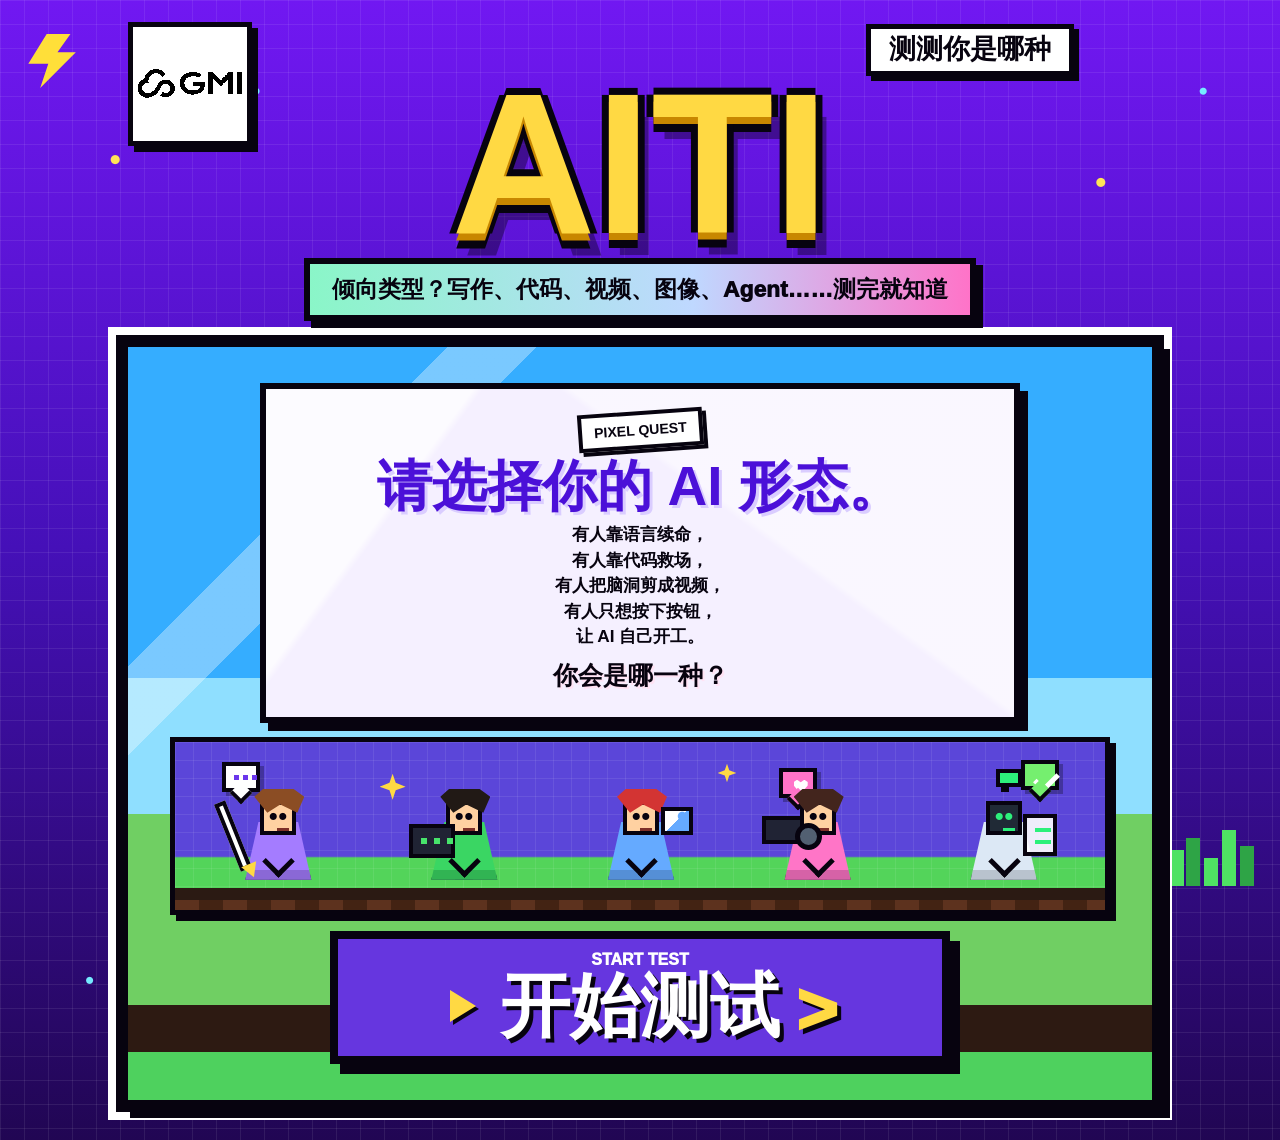
==== commit 66a1170b: "Tune keywords and poster layout" ====
--- a/pixel.html
+++ b/pixel.html
@@ -4,7 +4,7 @@
     <meta charset="UTF-8" />
     <meta name="viewport" content="width=device-width, initial-scale=1.0" />
     <title>AITI | AI 模型倾向测试</title>
-    <link rel="stylesheet" href="./pixel-styles.css?v=qr-poster-20260528" />
+    <link rel="stylesheet" href="./pixel-styles.css?v=final-tune-20260528" />
   </head>
   <body>
     <main class="app-shell">
@@ -106,7 +106,7 @@
                 <div class="claim-content">
                   <span class="claim-kicker">TOKEN TRIAL</span>
                   <strong>领取 Token 试用额度！</strong>
-                  <p>扫码关注 回复 <mark>我的AITI</mark> 立即来测</p>
+                  <p>扫码关注 回复 <mark>上船开造</mark> 领取</p>
                   <button id="claim-btn" class="claim-btn" type="button">复制领取口令</button>
                 </div>
                 <img class="claim-qr" src="./assets/gmi-qrcode.jpg" alt="公众号二维码" />
@@ -140,7 +140,7 @@
       </div>
     </main>
 
-    <script src="./pixel-app.js?v=qr-poster-20260528"></script>
+    <script src="./pixel-app.js?v=final-tune-20260528"></script>
   </body>
 </html>
 
--- a/pixel-styles.css
+++ b/pixel-styles.css
@@ -2855,6 +2855,15 @@
   line-height: 1.35;
 }
 
+.hero .eyebrow {
+  justify-self: end;
+  margin: 0 clamp(20px, 7vw, 86px) 6px 0;
+  padding: 7px 18px 8px;
+  border-width: 5px;
+  box-shadow: 5px 5px 0 var(--game-black);
+  font-size: clamp(1rem, 2.1vw, 1.7rem);
+}
+
 .claim-qr {
   position: relative;
   z-index: 1;
@@ -2898,6 +2907,16 @@
     gap: 12px;
   }
 
+  .hero .eyebrow {
+    justify-self: end;
+    max-width: none;
+    margin: 0 58px 4px 0;
+    padding: 6px 10px;
+    border-width: 4px;
+    font-size: 0.82rem;
+    box-shadow: 4px 4px 0 var(--game-black);
+  }
+
   .claim-card strong {
     font-size: clamp(1.35rem, 6.6vw, 2rem);
   }
